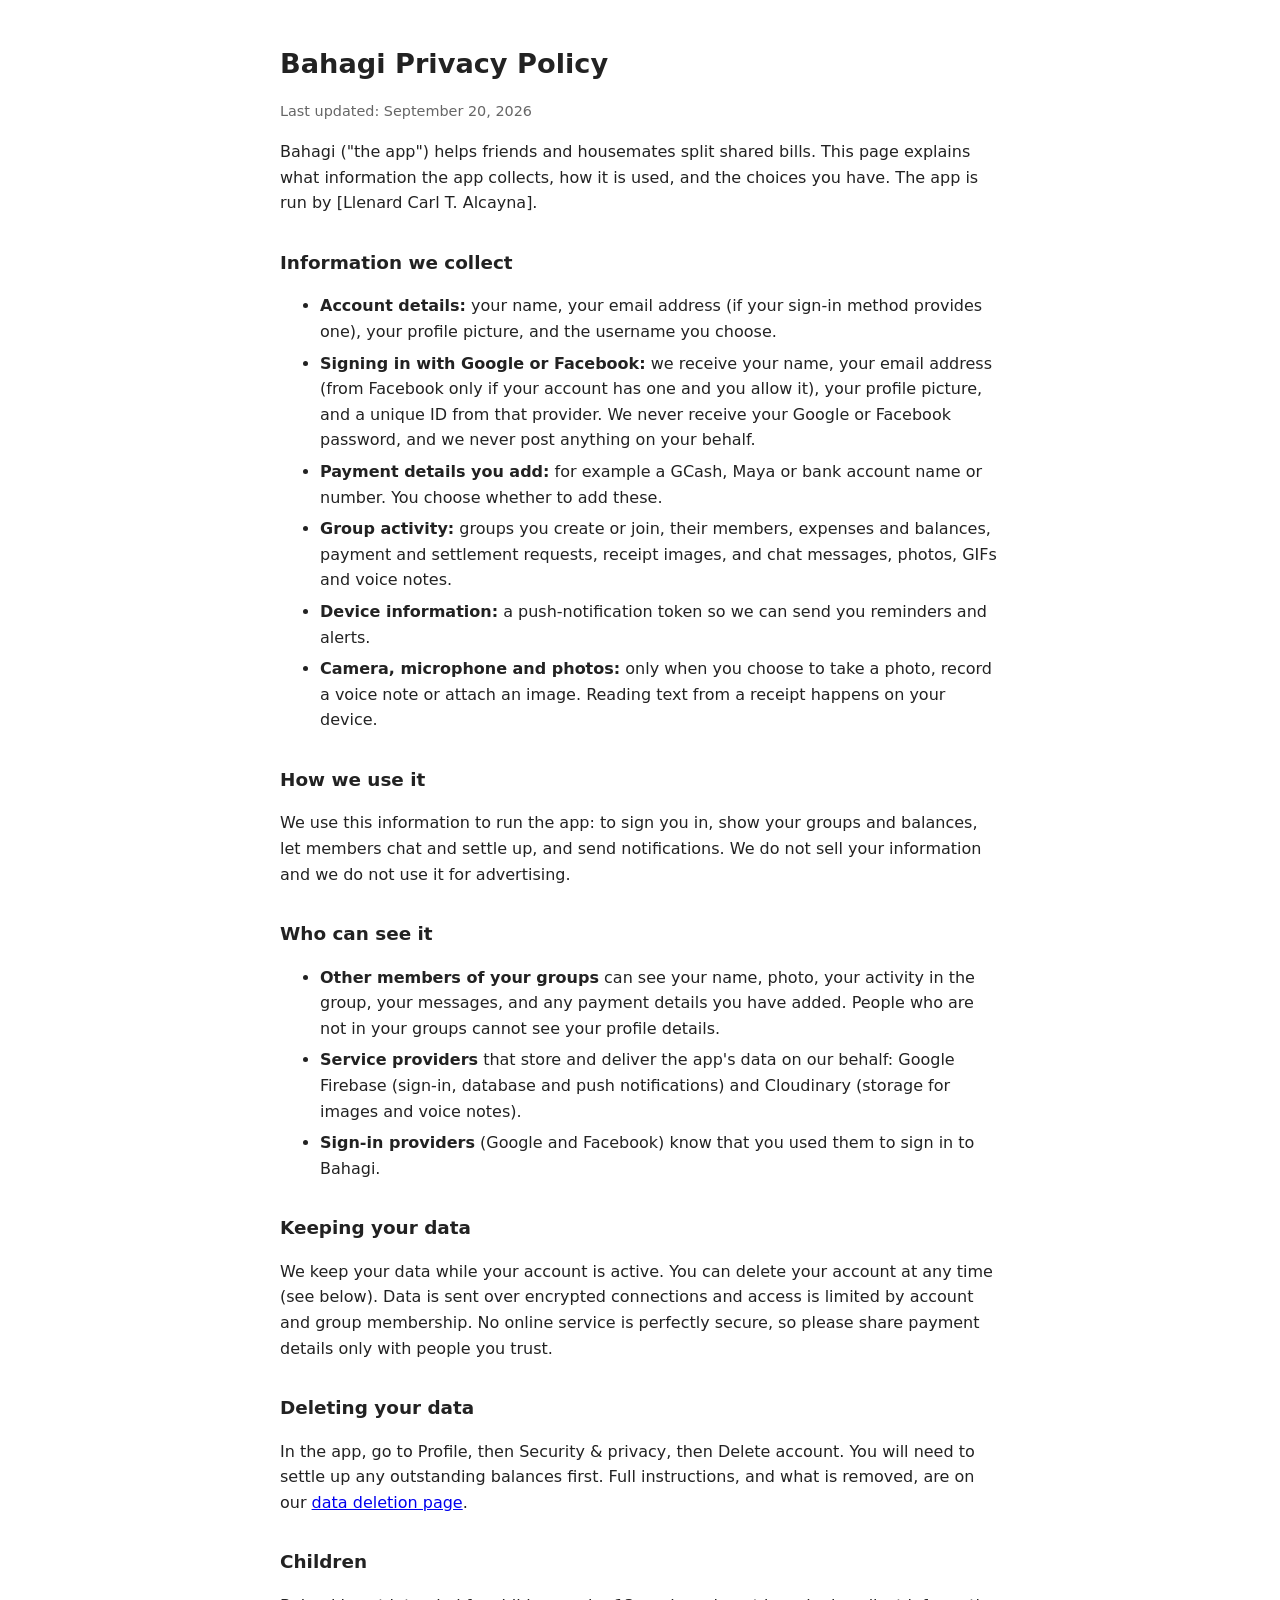
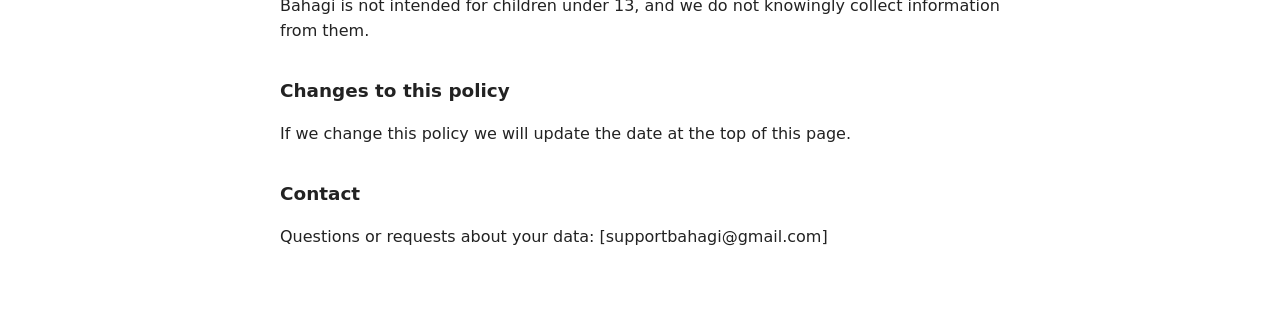
==== privacy.html @ a630d744 "Add files via upload" ====
<!DOCTYPE html>
<html lang="en">
<head>
<meta charset="utf-8">
<meta name="viewport" content="width=device-width, initial-scale=1">
<title>Bahagi - Privacy Policy</title>
<style>
  body { font-family: system-ui, -apple-system, "Segoe UI", Roboto, sans-serif; max-width: 720px; margin: 0 auto; padding: 24px 18px 60px; line-height: 1.6; color: #222; }
  h1 { font-size: 1.7rem; margin-bottom: 4px; }
  h2 { font-size: 1.15rem; margin-top: 2rem; }
  .muted { color: #666; font-size: 0.9rem; }
  li { margin-bottom: 6px; }
</style>
</head>
<body>
<h1>Bahagi Privacy Policy</h1>
<p class="muted">Last updated: September 20, 2026</p>

<p>Bahagi ("the app") helps friends and housemates split shared bills. This page explains what information the app collects, how it is used, and the choices you have. The app is run by [Llenard Carl T. Alcayna].</p>

<h2>Information we collect</h2>
<ul>
  <li><strong>Account details:</strong> your name, your email address (if your sign-in method provides one), your profile picture, and the username you choose.</li>
  <li><strong>Signing in with Google or Facebook:</strong> we receive your name, your email address (from Facebook only if your account has one and you allow it), your profile picture, and a unique ID from that provider. We never receive your Google or Facebook password, and we never post anything on your behalf.</li>
  <li><strong>Payment details you add:</strong> for example a GCash, Maya or bank account name or number. You choose whether to add these.</li>
  <li><strong>Group activity:</strong> groups you create or join, their members, expenses and balances, payment and settlement requests, receipt images, and chat messages, photos, GIFs and voice notes.</li>
  <li><strong>Device information:</strong> a push-notification token so we can send you reminders and alerts.</li>
  <li><strong>Camera, microphone and photos:</strong> only when you choose to take a photo, record a voice note or attach an image. Reading text from a receipt happens on your device.</li>
</ul>

<h2>How we use it</h2>
<p>We use this information to run the app: to sign you in, show your groups and balances, let members chat and settle up, and send notifications. We do not sell your information and we do not use it for advertising.</p>

<h2>Who can see it</h2>
<ul>
  <li><strong>Other members of your groups</strong> can see your name, photo, your activity in the group, your messages, and any payment details you have added. People who are not in your groups cannot see your profile details.</li>
  <li><strong>Service providers</strong> that store and deliver the app's data on our behalf: Google Firebase (sign-in, database and push notifications) and Cloudinary (storage for images and voice notes).</li>
  <li><strong>Sign-in providers</strong> (Google and Facebook) know that you used them to sign in to Bahagi.</li>
</ul>

<h2>Keeping your data</h2>
<p>We keep your data while your account is active. You can delete your account at any time (see below). Data is sent over encrypted connections and access is limited by account and group membership. No online service is perfectly secure, so please share payment details only with people you trust.</p>

<h2>Deleting your data</h2>
<p>In the app, go to Profile, then Security &amp; privacy, then Delete account. You will need to settle up any outstanding balances first. Full instructions, and what is removed, are on our <a href="data-deletion.html">data deletion page</a>.</p>

<h2>Children</h2>
<p>Bahagi is not intended for children under 13, and we do not knowingly collect information from them.</p>

<h2>Changes to this policy</h2>
<p>If we change this policy we will update the date at the top of this page.</p>

<h2>Contact</h2>
<p>Questions or requests about your data: [supportbahagi@gmail.com]</p>
</body>
</html>
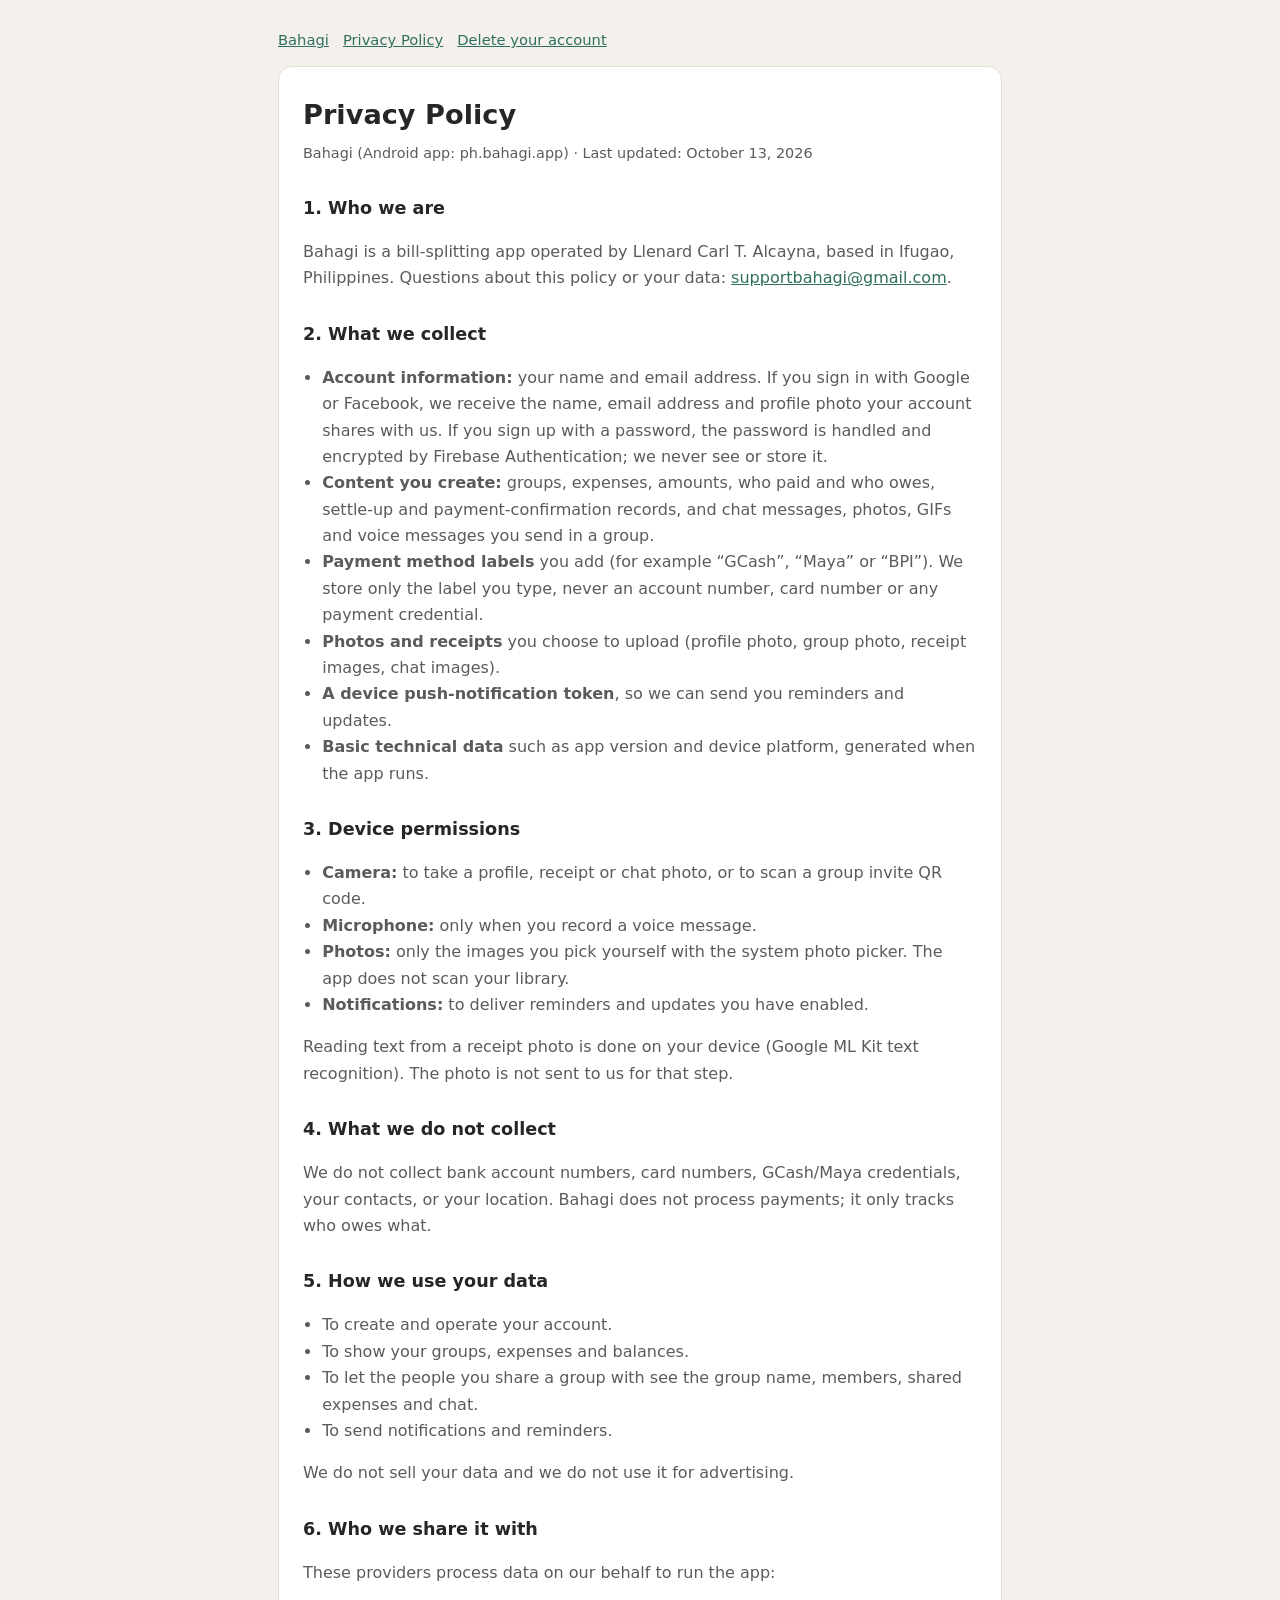
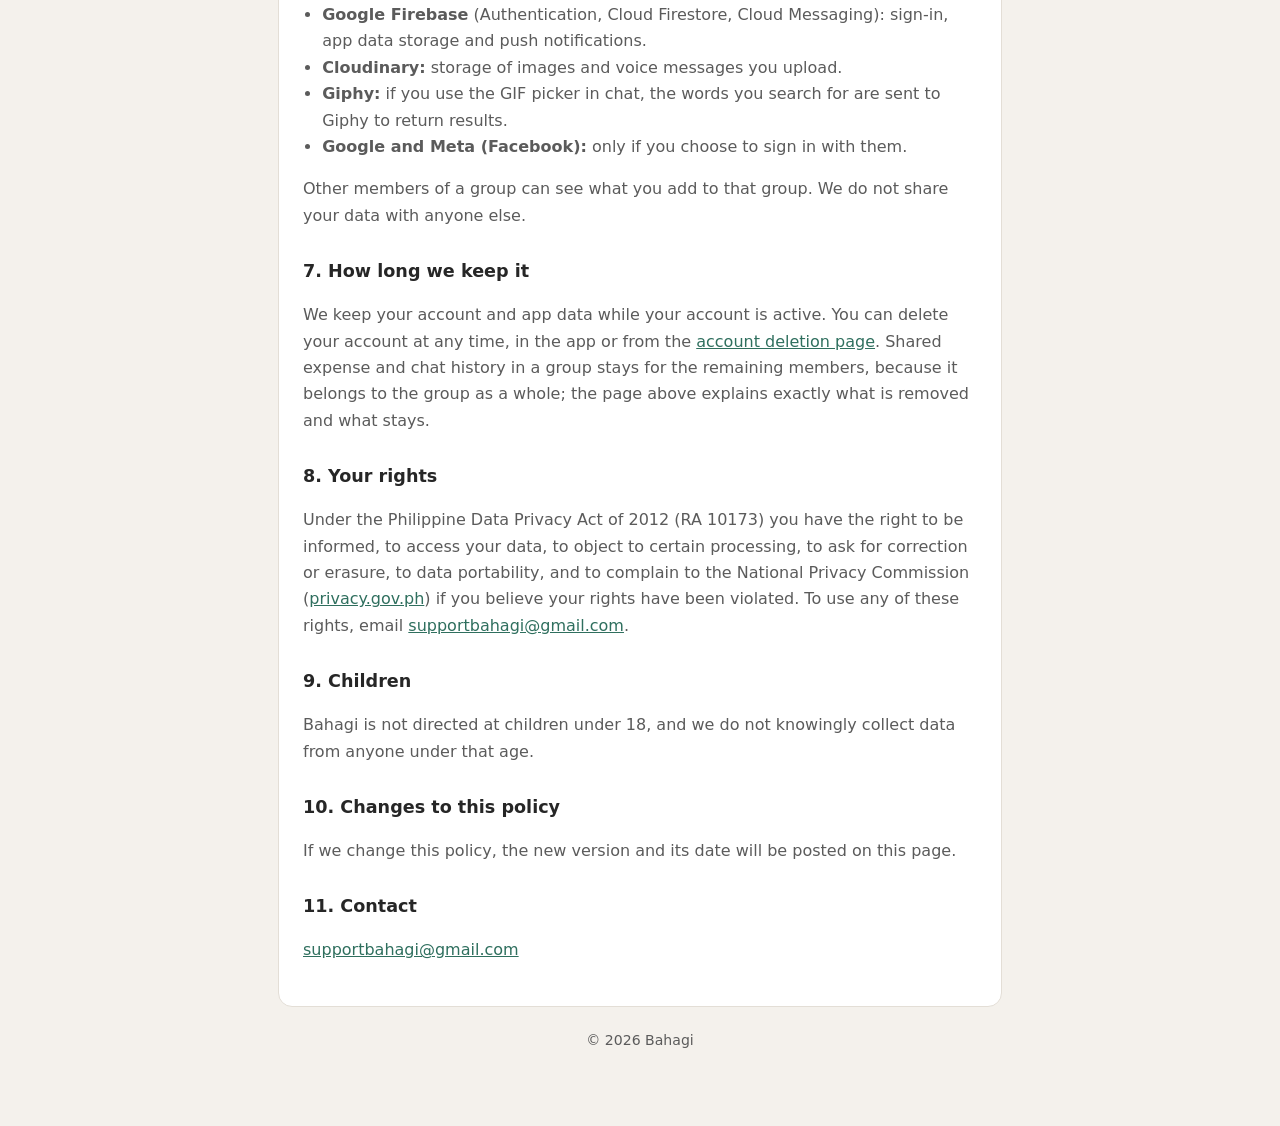
==== commit 48bb2011: "Add files via upload" ====
--- a/privacy.html
+++ b/privacy.html
@@ -1,56 +1,78 @@
-<!DOCTYPE html>
+<!doctype html>
 <html lang="en">
 <head>
 <meta charset="utf-8">
-<meta name="viewport" content="width=device-width, initial-scale=1">
+<meta name="viewport" content="width=device-width,initial-scale=1">
 <title>Bahagi - Privacy Policy</title>
-<style>
-  body { font-family: system-ui, -apple-system, "Segoe UI", Roboto, sans-serif; max-width: 720px; margin: 0 auto; padding: 24px 18px 60px; line-height: 1.6; color: #222; }
-  h1 { font-size: 1.7rem; margin-bottom: 4px; }
-  h2 { font-size: 1.15rem; margin-top: 2rem; }
-  .muted { color: #666; font-size: 0.9rem; }
-  li { margin-bottom: 6px; }
-</style>
+<link rel="stylesheet" href="style.css">
 </head>
 <body>
-<h1>Bahagi Privacy Policy</h1>
-<p class="muted">Last updated: September 20, 2026</p>
+<main>
+<nav><a href="index.html">Bahagi</a><a href="privacy.html">Privacy Policy</a><a href="data-deletion.html">Delete your account</a></nav>
+<div class="card">
+<h1>Privacy Policy</h1>
+<p class="meta">Bahagi (Android app: ph.bahagi.app) &middot; Last updated: October 13, 2026</p>
 
-<p>Bahagi ("the app") helps friends and housemates split shared bills. This page explains what information the app collects, how it is used, and the choices you have. The app is run by [Llenard Carl T. Alcayna].</p>
+<h2>1. Who we are</h2>
+<p>Bahagi is a bill-splitting app operated by Llenard Carl T. Alcayna, based in Ifugao, Philippines. Questions about this policy or your data: <a href="mailto:supportbahagi@gmail.com">supportbahagi@gmail.com</a>.</p>
 
-<h2>Information we collect</h2>
+<h2>2. What we collect</h2>
 <ul>
-  <li><strong>Account details:</strong> your name, your email address (if your sign-in method provides one), your profile picture, and the username you choose.</li>
-  <li><strong>Signing in with Google or Facebook:</strong> we receive your name, your email address (from Facebook only if your account has one and you allow it), your profile picture, and a unique ID from that provider. We never receive your Google or Facebook password, and we never post anything on your behalf.</li>
-  <li><strong>Payment details you add:</strong> for example a GCash, Maya or bank account name or number. You choose whether to add these.</li>
-  <li><strong>Group activity:</strong> groups you create or join, their members, expenses and balances, payment and settlement requests, receipt images, and chat messages, photos, GIFs and voice notes.</li>
-  <li><strong>Device information:</strong> a push-notification token so we can send you reminders and alerts.</li>
-  <li><strong>Camera, microphone and photos:</strong> only when you choose to take a photo, record a voice note or attach an image. Reading text from a receipt happens on your device.</li>
+<li><strong>Account information:</strong> your name and email address. If you sign in with Google or Facebook, we receive the name, email address and profile photo your account shares with us. If you sign up with a password, the password is handled and encrypted by Firebase Authentication; we never see or store it.</li>
+<li><strong>Content you create:</strong> groups, expenses, amounts, who paid and who owes, settle-up and payment-confirmation records, and chat messages, photos, GIFs and voice messages you send in a group.</li>
+<li><strong>Payment method labels</strong> you add (for example &ldquo;GCash&rdquo;, &ldquo;Maya&rdquo; or &ldquo;BPI&rdquo;). We store only the label you type, never an account number, card number or any payment credential.</li>
+<li><strong>Photos and receipts</strong> you choose to upload (profile photo, group photo, receipt images, chat images).</li>
+<li><strong>A device push-notification token</strong>, so we can send you reminders and updates.</li>
+<li><strong>Basic technical data</strong> such as app version and device platform, generated when the app runs.</li>
 </ul>
 
-<h2>How we use it</h2>
-<p>We use this information to run the app: to sign you in, show your groups and balances, let members chat and settle up, and send notifications. We do not sell your information and we do not use it for advertising.</p>
+<h2>3. Device permissions</h2>
+<ul>
+<li><strong>Camera:</strong> to take a profile, receipt or chat photo, or to scan a group invite QR code.</li>
+<li><strong>Microphone:</strong> only when you record a voice message.</li>
+<li><strong>Photos:</strong> only the images you pick yourself with the system photo picker. The app does not scan your library.</li>
+<li><strong>Notifications:</strong> to deliver reminders and updates you have enabled.</li>
+</ul>
+<p>Reading text from a receipt photo is done on your device (Google ML Kit text recognition). The photo is not sent to us for that step.</p>
 
-<h2>Who can see it</h2>
+<h2>4. What we do not collect</h2>
+<p>We do not collect bank account numbers, card numbers, GCash/Maya credentials, your contacts, or your location. Bahagi does not process payments; it only tracks who owes what.</p>
+
+<h2>5. How we use your data</h2>
 <ul>
-  <li><strong>Other members of your groups</strong> can see your name, photo, your activity in the group, your messages, and any payment details you have added. People who are not in your groups cannot see your profile details.</li>
-  <li><strong>Service providers</strong> that store and deliver the app's data on our behalf: Google Firebase (sign-in, database and push notifications) and Cloudinary (storage for images and voice notes).</li>
-  <li><strong>Sign-in providers</strong> (Google and Facebook) know that you used them to sign in to Bahagi.</li>
+<li>To create and operate your account.</li>
+<li>To show your groups, expenses and balances.</li>
+<li>To let the people you share a group with see the group name, members, shared expenses and chat.</li>
+<li>To send notifications and reminders.</li>
 </ul>
+<p>We do not sell your data and we do not use it for advertising.</p>
 
-<h2>Keeping your data</h2>
-<p>We keep your data while your account is active. You can delete your account at any time (see below). Data is sent over encrypted connections and access is limited by account and group membership. No online service is perfectly secure, so please share payment details only with people you trust.</p>
+<h2>6. Who we share it with</h2>
+<p>These providers process data on our behalf to run the app:</p>
+<ul>
+<li><strong>Google Firebase</strong> (Authentication, Cloud Firestore, Cloud Messaging): sign-in, app data storage and push notifications.</li>
+<li><strong>Cloudinary:</strong> storage of images and voice messages you upload.</li>
+<li><strong>Giphy:</strong> if you use the GIF picker in chat, the words you search for are sent to Giphy to return results.</li>
+<li><strong>Google and Meta (Facebook):</strong> only if you choose to sign in with them.</li>
+</ul>
+<p>Other members of a group can see what you add to that group. We do not share your data with anyone else.</p>
 
-<h2>Deleting your data</h2>
-<p>In the app, go to Profile, then Security &amp; privacy, then Delete account. You will need to settle up any outstanding balances first. Full instructions, and what is removed, are on our <a href="data-deletion.html">data deletion page</a>.</p>
+<h2>7. How long we keep it</h2>
+<p>We keep your account and app data while your account is active. You can delete your account at any time, in the app or from the <a href="data-deletion.html">account deletion page</a>. Shared expense and chat history in a group stays for the remaining members, because it belongs to the group as a whole; the page above explains exactly what is removed and what stays.</p>
 
-<h2>Children</h2>
-<p>Bahagi is not intended for children under 13, and we do not knowingly collect information from them.</p>
+<h2>8. Your rights</h2>
+<p>Under the Philippine Data Privacy Act of 2012 (RA 10173) you have the right to be informed, to access your data, to object to certain processing, to ask for correction or erasure, to data portability, and to complain to the National Privacy Commission (<a href="https://privacy.gov.ph">privacy.gov.ph</a>) if you believe your rights have been violated. To use any of these rights, email <a href="mailto:supportbahagi@gmail.com">supportbahagi@gmail.com</a>.</p>
 
-<h2>Changes to this policy</h2>
-<p>If we change this policy we will update the date at the top of this page.</p>
+<h2>9. Children</h2>
+<p>Bahagi is not directed at children under 18, and we do not knowingly collect data from anyone under that age.</p>
 
-<h2>Contact</h2>
-<p>Questions or requests about your data: [supportbahagi@gmail.com]</p>
+<h2>10. Changes to this policy</h2>
+<p>If we change this policy, the new version and its date will be posted on this page.</p>
+
+<h2>11. Contact</h2>
+<p><a href="mailto:supportbahagi@gmail.com">supportbahagi@gmail.com</a></p>
+</div>
+<footer><p>&copy; 2026 Bahagi</p></footer>
+</main>
 </body>
 </html>
--- a/style.css
+++ b/style.css
@@ -0,0 +1,18 @@
+:root{--bg:#f4f1ec;--card:#fff;--text:#262626;--dim:#5b5b5b;--accent:#2f6f5e;--line:#e3ded6}
+@media (prefers-color-scheme:dark){:root{--bg:#141414;--card:#1d1d1d;--text:#ececec;--dim:#a8a8a8;--accent:#6fcfb4;--line:#303030}}
+*{box-sizing:border-box}
+body{margin:0;background:var(--bg);color:var(--text);font:16px/1.65 system-ui,-apple-system,"Segoe UI",Roboto,sans-serif}
+main{max-width:760px;margin:0 auto;padding:28px 18px 60px}
+.card{background:var(--card);border:1px solid var(--line);border-radius:14px;padding:26px 24px}
+h1{font-size:1.7rem;margin:0 0 4px}
+h2{font-size:1.1rem;margin:28px 0 6px}
+p,li{color:var(--dim)}
+ul{padding-left:1.2rem}
+.meta{font-size:.9rem;color:var(--dim);margin:0 0 18px}
+a{color:var(--accent)}
+.btn{display:inline-block;margin-top:6px;padding:11px 18px;border-radius:10px;background:var(--accent);color:#fff;text-decoration:none;font-weight:600}
+@media (prefers-color-scheme:dark){.btn{color:#0b0b0b}}
+.note{border-left:4px solid var(--accent);padding:2px 14px;margin:14px 0;background:rgba(47,111,94,.08);border-radius:0 8px 8px 0}
+footer{margin-top:22px;font-size:.88rem;text-align:center}
+nav{margin-bottom:14px;font-size:.92rem}
+nav a{margin-right:14px}
